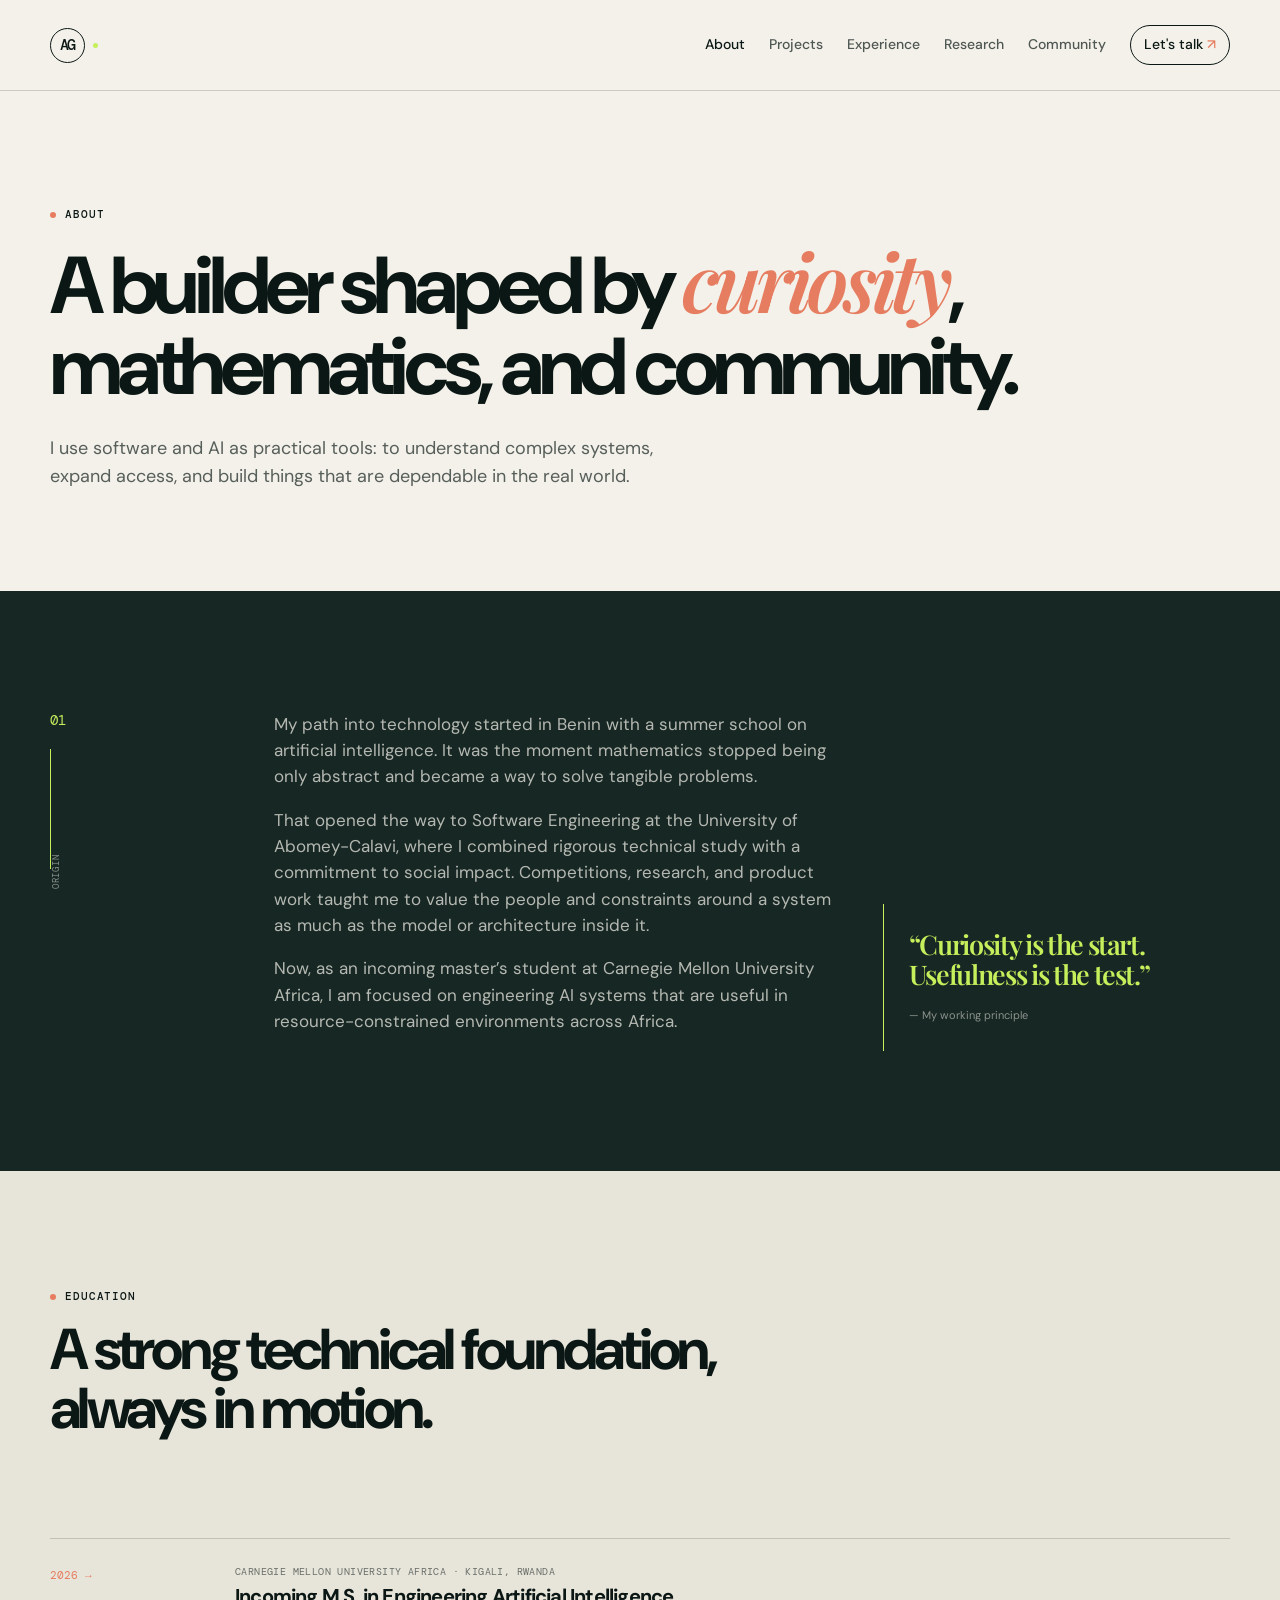
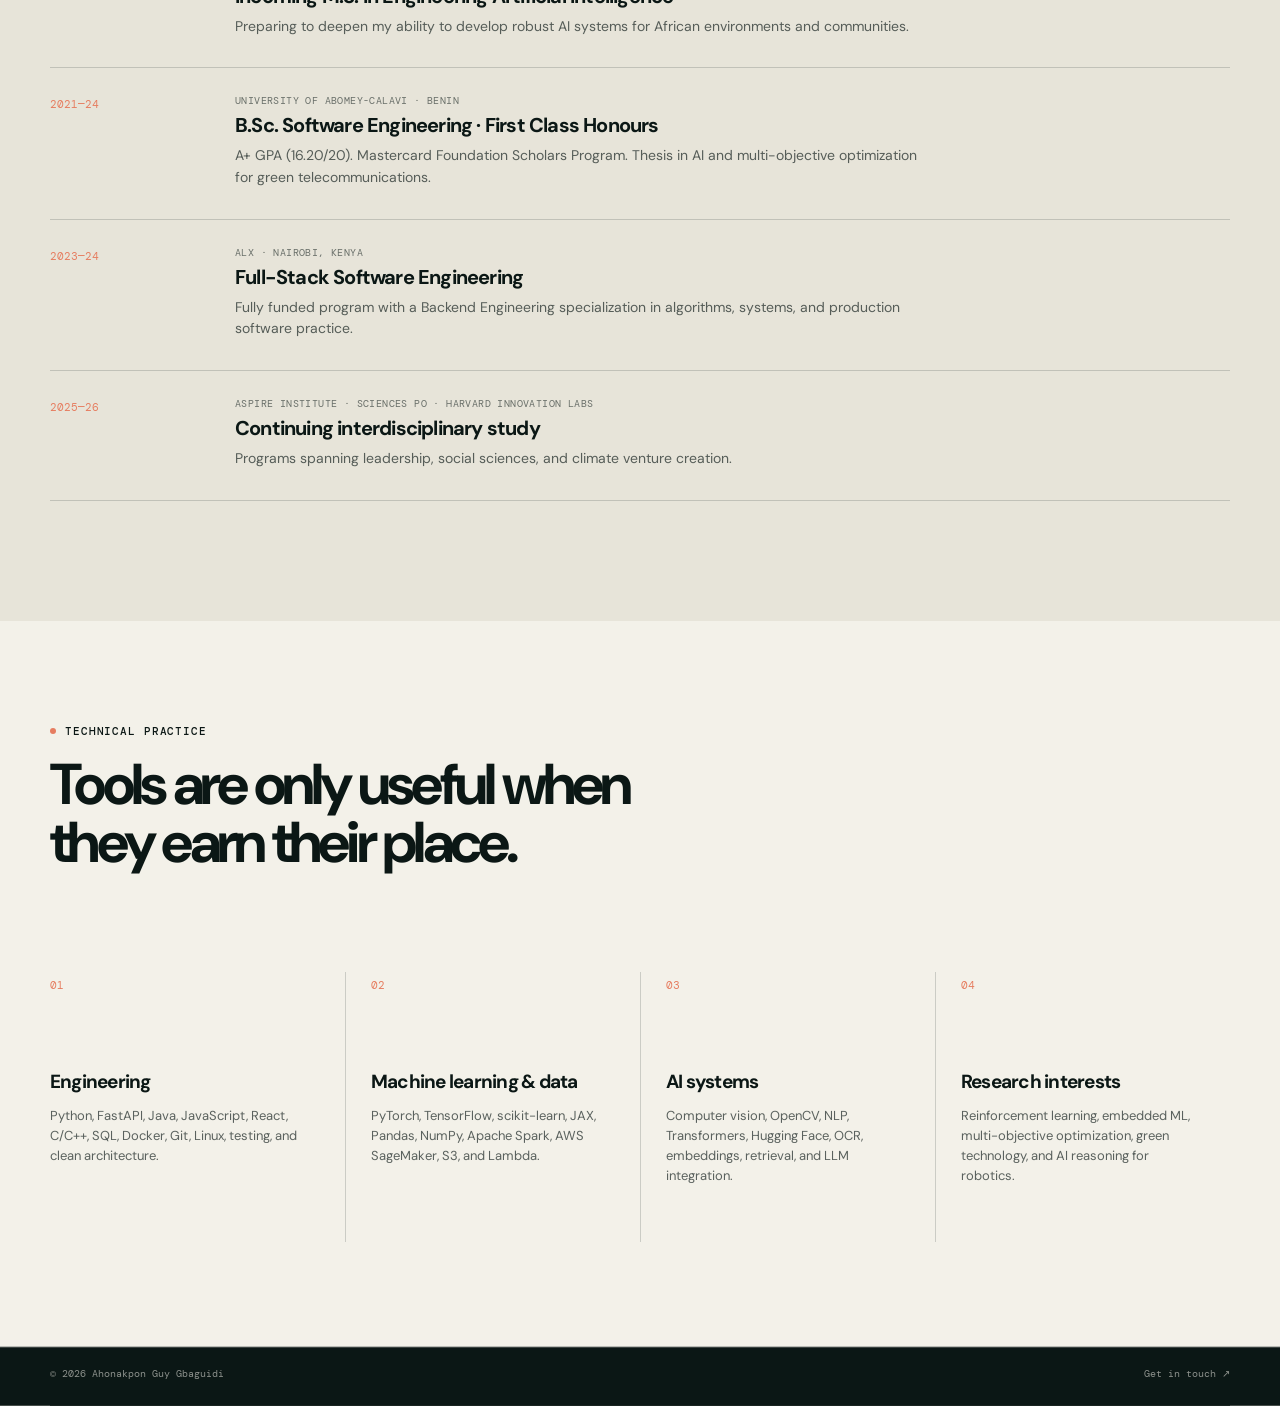
==== about.html @ 2f7ba95a "refactor: code structure for improved readability and maintainability" ====
<!doctype html>
<html lang="en"><head><meta charset="utf-8"><meta name="viewport" content="width=device-width, initial-scale=1"><meta name="description" content="About Ahonakpon Guy Gbaguidi: education, technical skills, and the path into applied AI."><meta name="theme-color" content="#0b1715"><title>About — Ahonakpon Guy Gbaguidi</title><link rel="preconnect" href="https://fonts.googleapis.com"><link rel="preconnect" href="https://fonts.gstatic.com" crossorigin><link href="https://fonts.googleapis.com/css2?family=DM+Mono:wght@400;500&family=DM+Sans:opsz,wght@9..40,400;9..40,500;9..40,600;9..40,700&family=Playfair+Display:ital,wght@0,600;0,700;1,600&display=swap" rel="stylesheet"><link rel="stylesheet" href="style.css"></head>
<body><a class="skip-link" href="#main">Skip to content</a><div class="page-progress" aria-hidden="true"><span></span></div><header class="site-header inner-header"><nav class="nav wrap" aria-label="Main navigation"><a class="wordmark" href="index.html" aria-label="Home"><span>AG</span><i></i></a><button class="menu-button" type="button" aria-label="Open navigation" aria-controls="nav-links" aria-expanded="false"><span></span><span></span></button><div class="nav-links" id="nav-links"><a aria-current="page" href="about.html">About</a><a href="projects.html">Projects</a><a href="experience.html">Experience</a><a href="research.html">Research</a><a href="organizations.html">Community</a><a class="nav-contact" href="contact.html">Let's talk <span>↗</span></a></div></nav></header>
<main id="main"><section class="page-hero wrap"><p class="eyebrow reveal"><span></span> About</p><h1 class="reveal">A builder shaped by <em>curiosity</em>, mathematics, and community.</h1><p class="page-lead reveal">I use software and AI as practical tools: to understand complex systems, expand access, and build things that are dependable in the real world.</p></section>
<section class="section about-story"><div class="wrap narrative-grid"><div class="chapter-mark reveal"><span>01</span><i></i><small>ORIGIN</small></div><div class="narrative reveal"><p>My path into technology started in Benin with a summer school on artificial intelligence. It was the moment mathematics stopped being only abstract and became a way to solve tangible problems.</p><p>That opened the way to Software Engineering at the University of Abomey-Calavi, where I combined rigorous technical study with a commitment to social impact. Competitions, research, and product work taught me to value the people and constraints around a system as much as the model or architecture inside it.</p><p>Now, as an incoming master’s student at Carnegie Mellon University Africa, I am focused on engineering AI systems that are useful in resource-constrained environments across Africa.</p></div><aside class="quote-block reveal"><p>“Curiosity is the start. Usefulness is the test.”</p><span>— My working principle</span></aside></div></section>
<section class="section education-section"><div class="wrap"><div class="section-heading reveal"><div><p class="eyebrow"><span></span> Education</p><h2>A strong technical foundation, always in motion.</h2></div></div><div class="education-list"><article class="education-item reveal"><p>2026 →</p><div><span>Carnegie Mellon University Africa · Kigali, Rwanda</span><h3>Incoming M.S. in Engineering Artificial Intelligence</h3><p>Preparing to deepen my ability to develop robust AI systems for African environments and communities.</p></div></article><article class="education-item reveal"><p>2021—24</p><div><span>University of Abomey-Calavi · Benin</span><h3>B.Sc. Software Engineering · First Class Honours</h3><p>A+ GPA (16.20/20). Mastercard Foundation Scholars Program. Thesis in AI and multi-objective optimization for green telecommunications.</p></div></article><article class="education-item reveal"><p>2023—24</p><div><span>ALX · Nairobi, Kenya</span><h3>Full-Stack Software Engineering</h3><p>Fully funded program with a Backend Engineering specialization in algorithms, systems, and production software practice.</p></div></article><article class="education-item reveal"><p>2025—26</p><div><span>Aspire Institute · Sciences Po · Harvard Innovation Labs</span><h3>Continuing interdisciplinary study</h3><p>Programs spanning leadership, social sciences, and climate venture creation.</p></div></article></div></div></section>
<section class="skills-section"><div class="wrap"><div class="section-heading reveal"><div><p class="eyebrow"><span></span> Technical practice</p><h2>Tools are only useful when they earn their place.</h2></div></div><div class="skills-grid"><article class="skill-group reveal"><span>01</span><h3>Engineering</h3><p>Python, FastAPI, Java, JavaScript, React, C/C++, SQL, Docker, Git, Linux, testing, and clean architecture.</p></article><article class="skill-group reveal"><span>02</span><h3>Machine learning &amp; data</h3><p>PyTorch, TensorFlow, scikit-learn, JAX, Pandas, NumPy, Apache Spark, AWS SageMaker, S3, and Lambda.</p></article><article class="skill-group reveal"><span>03</span><h3>AI systems</h3><p>Computer vision, OpenCV, NLP, Transformers, Hugging Face, OCR, embeddings, retrieval, and LLM integration.</p></article><article class="skill-group reveal"><span>04</span><h3>Research interests</h3><p>Reinforcement learning, embedded ML, multi-objective optimization, green technology, and AI reasoning for robotics.</p></article></div></div></section></main>
<footer class="footer wrap"><span>© <span data-year></span> Ahonakpon Guy Gbaguidi</span><span><a href="contact.html">Get in touch ↗</a></span></footer><script src="script.js"></script></body></html>
---- style.css ----
:root {
  --ink: #0b1715;
  --ink-soft: #172724;
  --paper: #f3f1e9;
  --paper-deep: #e7e4d9;
  --lime: #c6ef5c;
  --coral: #e67d60;
  --sage: #a5cbbd;
  --line: rgba(11, 23, 21, .17);
  --serif: "Playfair Display", Georgia, serif;
  --sans: "DM Sans", Arial, sans-serif;
  --mono: "DM Mono", monospace;
}

* { box-sizing: border-box; }
html { scroll-behavior: smooth; }
body { margin: 0; overflow-x: hidden; color: var(--ink); background: var(--paper); font: 16px/1.55 var(--sans); }
a { color: inherit; text-decoration: none; }
button, input, textarea { font: inherit; }
.wrap { width: min(1180px, calc(100% - 72px)); margin: 0 auto; }
.skip-link { position: fixed; z-index: 100; top: 12px; left: 12px; padding: 10px 14px; color: var(--ink); background: var(--lime); transform: translateY(-150%); transition: transform .2s; }
.skip-link:focus { transform: translateY(0); }
.page-progress { position: fixed; z-index: 30; inset: 0 0 auto; height: 3px; }
.page-progress span { display: block; width: 0; height: 100%; background: var(--lime); }

/* Shared navigation */
.site-header { position: absolute; z-index: 10; width: 100%; color: var(--paper); }
.inner-header { position: relative; color: var(--ink); border-bottom: 1px solid var(--line); }
.nav { display: flex; min-height: 90px; align-items: center; justify-content: space-between; }
.wordmark { display: flex; gap: 8px; align-items: center; font: 500 15px var(--mono); letter-spacing: -.08em; }
.wordmark span { display: grid; width: 35px; height: 35px; place-items: center; border: 1px solid currentColor; border-radius: 50%; }
.wordmark i { width: 5px; height: 5px; border-radius: 50%; background: var(--lime); }
.nav-links { display: flex; gap: 24px; align-items: center; font-size: 14px; font-weight: 500; }
.nav-links > a:not(.nav-contact) { opacity: .7; }
.nav-links > a:hover, .nav-links > a[aria-current="page"] { opacity: 1; }
.nav-contact { padding: 8px 13px; border: 1px solid currentColor; border-radius: 99px; }
.nav-contact span { color: var(--lime); }
.inner-header .nav-contact span { color: var(--coral); }
.menu-button { display: none; }

/* Type, buttons and home hero */
.eyebrow { display: flex; gap: 9px; align-items: center; margin: 0 0 19px; font: 500 11px/1 var(--mono); letter-spacing: .08em; text-transform: uppercase; }
.eyebrow span { width: 6px; height: 6px; border-radius: 50%; background: var(--coral); }
h1, h2, h3, p { margin-top: 0; }
h1, h2 { letter-spacing: -.065em; line-height: 1.01; }
h1 { font-size: clamp(3.35rem, 6.3vw, 6.25rem); }
h2 { font-size: clamp(2.5rem, 4.5vw, 4.55rem); }
h1 em, h2 em { color: var(--lime); font-family: var(--serif); font-weight: 600; }
.button { display: inline-flex; gap: 20px; align-items: center; justify-content: center; padding: 14px 17px; color: var(--ink); background: var(--lime); border: 0; font-size: 14px; font-weight: 700; cursor: pointer; transition: transform .2s, background .2s; }
.button:hover { background: #d3f779; transform: translateY(-2px); }
.text-link { display: inline-flex; gap: 8px; align-items: center; padding-bottom: 3px; border-bottom: 1px solid currentColor; font-size: 14px; font-weight: 600; }
.text-link:hover { color: var(--coral); }
.light-link { color: var(--paper); }
.home-hero { position: relative; min-height: 700px; padding: 185px 0 28px; color: var(--paper); background: var(--ink); overflow: hidden; }
.home-hero::before { position: absolute; right: -20%; bottom: -58%; width: 780px; height: 780px; border: 1px solid rgba(198,239,92,.15); border-radius: 50%; content: ""; }
.hero-noise { position: absolute; inset: 0; opacity: .12; background-image: url("data:image/svg+xml,%3Csvg viewBox='0 0 180 180' xmlns='http://www.w3.org/2000/svg'%3E%3Cfilter id='n'%3E%3CfeTurbulence type='fractalNoise' baseFrequency='.85' numOctaves='3' stitchTiles='stitch'/%3E%3C/filter%3E%3Crect width='100%25' height='100%25' filter='url(%23n)' opacity='.3'/%3E%3C/svg%3E"); }
.hero-grid { position: relative; display: grid; grid-template-columns: 1.06fr .94fr; align-items: center; gap: 24px; }
.hero-copy { max-width: 690px; padding-bottom: 35px; }
.hero-copy h1 { margin-bottom: 24px; }
.hero-intro { max-width: 520px; margin-bottom: 32px; color: rgba(243,241,233,.72); font-size: 18px; }
.hero-actions { display: flex; gap: 25px; align-items: center; }
.hero-art { position: relative; width: min(100%, 475px); aspect-ratio: 1; margin-left: auto; }
.orbit { position: absolute; border: 1px solid rgba(243,241,233,.2); border-radius: 50%; transform: rotate(-29deg); }
.orbit-one { inset: 8% 5%; }.orbit-two { inset: 21% 0 12%; }.orbit-three { inset: 7% 26% 15%; border-color: rgba(198,239,92,.4); transform: rotate(61deg); }
.axis { position: absolute; background: rgba(243,241,233,.17); }.axis-x { top: 52%; left: -1%; width: 101%; height: 1px; }.axis-y { top: 4%; left: 48%; width: 1px; height: 88%; }
.node { position: absolute; border-radius: 50%; }.node-main { z-index: 1; top: 39%; left: 38%; display: grid; width: 24%; aspect-ratio: 1; place-items: center; color: var(--ink); background: var(--lime); font: 500 clamp(1.3rem, 2vw, 1.8rem)/1 var(--mono); box-shadow: 0 0 0 12px rgba(198,239,92,.08); }.node-one { top: 5%; left: 52%; width: 12px; height: 12px; background: var(--coral); }.node-two { right: 1%; bottom: 30%; width: 8px; height: 8px; background: var(--lime); }.node-three { bottom: 9%; left: 16%; width: 10px; height: 10px; background: #b8c8bd; }
.art-label { position: absolute; color: rgba(243,241,233,.55); font: 11px/1.3 var(--mono); }.label-one { top: 11%; left: 2%; }.label-two { right: 1%; bottom: 14%; }.art-stamp { position: absolute; right: 2%; bottom: 2%; display: flex; gap: 12px; color: var(--lime); font: 10px/1.25 var(--mono); letter-spacing: .07em; }.art-stamp span:first-child { font-size: 16px; }
.signal-bar { position: relative; display: flex; gap: 25px; justify-content: space-between; padding-top: 22px; border-top: 1px solid rgba(243,241,233,.18); color: rgba(243,241,233,.73); font-size: 12px; }.signal-bar p { margin: 0; }.signal-bar div { display: flex; gap: 23px; font: 10px var(--mono); letter-spacing: .04em; text-transform: uppercase; }.signal-dot { display: inline-block; width: 7px; height: 7px; margin-right: 7px; border-radius: 50%; background: var(--lime); }
.proof { display: grid; grid-template-columns: repeat(4, 1fr); padding: 35px 0; }.proof-item { display: flex; gap: 13px; align-items: center; min-height: 57px; padding: 0 22px; border-left: 1px solid var(--line); }.proof-item:first-child { padding-left: 0; border: 0; }.proof-item strong { font: 600 clamp(1.7rem,2.5vw,2.35rem)/1 var(--serif); letter-spacing: -.08em; }.proof-item sup { font-family: var(--sans); font-size: .4em; }.proof-item span { color: rgba(11,23,21,.67); font-size: 12px; line-height: 1.35; }

/* Home sections */
.section { padding: 120px 0; }.home-work { background: var(--paper-deep); }.section-heading { display: grid; grid-template-columns: 1.25fr .75fr; gap: 80px; align-items: end; margin-bottom: 52px; }.section-heading > p { max-width: 360px; margin: 0 0 4px; color: rgba(11,23,21,.65); }.home-projects { display: grid; grid-template-columns: 1fr 1fr; gap: 16px; }.home-project { display: block; overflow: hidden; background: var(--paper); transition: transform .25s; }.home-project:hover { transform: translateY(-5px); }.home-project > div:last-child { padding: 27px 30px 31px; }.project-art { position: relative; min-height: 310px; overflow: hidden; }.card-meta { margin-bottom: 15px; color: rgba(11,23,21,.57); font: 10px var(--mono); letter-spacing: .04em; text-transform: uppercase; }.home-project h3 { margin-bottom: 11px; font-size: 29px; letter-spacing: -.055em; line-height: 1.08; }.home-project p:not(.card-meta) { max-width: 450px; margin-bottom: 19px; color: rgba(11,23,21,.68); font-size: 14px; }.card-link { border-bottom: 1px solid currentColor; font-size: 12px; font-weight: 700; }.section-footer { display: flex; justify-content: space-between; gap: 20px; margin-top: 26px; font-size: 11px; }.section-footer > span { color: rgba(11,23,21,.6); font-family: var(--mono); }
.energy-art { background: var(--sage); }.energy-art::after { position: absolute; bottom: -37%; left: -18%; width: 135%; height: 65%; border-radius: 50% 50% 0 0; background: #6f9e90; content: ""; transform: rotate(-8deg); }.energy-sun { position: absolute; top: 16%; right: 18%; width: 67px; aspect-ratio: 1; border-radius: 50%; background: var(--coral); }.energy-line { position: absolute; z-index: 2; top: 72%; left: 13%; width: 79%; height: 1px; background: rgba(11,23,21,.55); transform: rotate(-19deg); }.energy-grid { position: absolute; z-index: 2; bottom: 23%; left: 29%; width: 45%; height: 17%; border: 2px solid var(--ink); transform: skew(-20deg) rotate(-10deg); }.energy-art p, .phyto-art p { position: absolute; z-index: 3; top: 26px; left: 30px; color: var(--ink); font: 500 13px/1 var(--mono); letter-spacing: -.07em; }.energy-art em, .phyto-art em { color: var(--paper); font-family: var(--serif); font-size: 1.35em; }
.phyto-art { background: #f2bc80; }.phyto-art::before { position: absolute; top: -15%; left: 50%; width: 1px; height: 140%; background: rgba(11,23,21,.25); content: ""; transform: rotate(36deg); }.leaf { position: absolute; width: 160px; height: 71px; border: 1px solid rgba(11,23,21,.5); border-radius: 100% 0 100% 0; background: #799c70; transform: rotate(35deg); }.leaf-a { bottom: 17%; left: 10%; }.leaf-b { bottom: 27%; left: 31%; background: #527b69; transform: rotate(69deg) scale(.8); }.paper-sheet { position: absolute; z-index: 2; top: 31%; right: 20%; display: grid; width: 97px; height: 123px; place-items: end; padding: 13px; color: #527b69; background: var(--paper); box-shadow: 7px 8px 0 rgba(11,23,21,.15); font: 20px var(--mono); transform: rotate(7deg); }
.news-section { background: var(--paper); }.split-layout { display: grid; grid-template-columns: .85fr 1.15fr; gap: 100px; }.sticky-title h2 { margin-bottom: 30px; }.news-list { border-top: 1px solid var(--line); }.news-item { display: grid; grid-template-columns: 75px 1fr; gap: 18px; padding: 19px 0; border-bottom: 1px solid var(--line); }.news-item time { padding-top: 4px; color: var(--coral); font: 10px var(--mono); }.news-item p { margin: 0; font-size: 16px; line-height: 1.45; }.home-cta, .research-cta { color: var(--paper); background: var(--ink); padding: 110px 0; }.home-cta h2, .research-cta h2 { margin-bottom: 33px; }.contact-email { display: inline-flex; gap: 16px; align-items: center; padding-bottom: 7px; border-bottom: 1px solid rgba(198,239,92,.65); color: var(--lime); font: clamp(1.1rem, 2.25vw, 1.85rem) var(--mono); letter-spacing: -.07em; }.contact-email:hover { color: var(--coral); }

/* Interior pages */
.page-hero { padding: 118px 0 100px; }.page-hero h1 { max-width: 980px; margin-bottom: 27px; }.page-hero h1 em { color: var(--coral); }.page-lead { max-width: 630px; margin-bottom: 0; color: rgba(11,23,21,.67); font-size: 18px; }.about-story { color: var(--paper); background: var(--ink-soft); }.narrative-grid { display: grid; grid-template-columns: .45fr 1.45fr .9fr; gap: 50px; }.chapter-mark { display: flex; flex-direction: column; gap: 20px; color: var(--lime); font: 14px var(--mono); }.chapter-mark i { width: 1px; height: 120px; background: var(--lime); }.chapter-mark small { color: rgba(243,241,233,.5); font-size: 9px; letter-spacing: .08em; transform: rotate(-90deg); transform-origin: top left; }.narrative { max-width: 650px; }.narrative p { color: rgba(243,241,233,.72); font-size: 17px; }.quote-block { align-self: end; padding: 25px; border-left: 1px solid var(--lime); }.quote-block p { margin-bottom: 12px; color: var(--lime); font: 600 27px/1.12 var(--serif); letter-spacing: -.05em; }.quote-block span { color: rgba(243,241,233,.53); font-size: 11px; }
.education-section { background: var(--paper-deep); }.education-list, .timeline { border-top: 1px solid var(--line); }.education-item, .timeline-entry { display: grid; grid-template-columns: 160px 1fr; gap: 25px; padding: 26px 0 30px; border-bottom: 1px solid var(--line); }.education-item > p, .timeline-year { margin: 3px 0 0; color: var(--coral); font: 11px var(--mono); }.education-item span, .timeline-place { display: block; margin-bottom: 6px; color: rgba(11,23,21,.57); font: 10px var(--mono); letter-spacing: .04em; text-transform: uppercase; }.education-item h3, .timeline-entry h2 { margin-bottom: 8px; font-size: 20px; letter-spacing: -.04em; line-height: 1.2; }.education-item div > p, .timeline-entry div > p { max-width: 690px; margin: 0; color: rgba(11,23,21,.66); font-size: 14px; }.skills-section { padding: 105px 0; }.skills-grid { display: grid; grid-template-columns: repeat(4, 1fr); }.skill-group { min-height: 270px; padding: 0 25px; border-left: 1px solid var(--line); }.skill-group:first-child { padding-left: 0; border-left: 0; }.skill-group span { color: var(--coral); font: 11px var(--mono); }.skill-group h3 { margin: 70px 0 10px; font-size: 19px; letter-spacing: -.04em; }.skill-group p { margin: 0; color: rgba(11,23,21,.66); font-size: 13px; }

/* Projects */
.case-list { padding-bottom: 110px; }.case-study { display: grid; grid-template-columns: 105px .95fr 1.05fr; gap: 25px; padding: 60px 0; border-top: 1px solid var(--line); }.case-index { color: var(--coral); font: 13px/1.5 var(--mono); }.case-index span { color: rgba(11,23,21,.55); font-size: 10px; text-transform: uppercase; }.case-visual { min-height: 430px; }.case-copy { align-self: center; }.case-copy h2 { margin-bottom: 18px; font-size: clamp(2rem, 3.3vw, 3.4rem); }.case-copy > p:not(.card-meta) { max-width: 530px; color: rgba(11,23,21,.69); }.case-details { display: grid; grid-template-columns: 1fr 1fr; gap: 15px; margin: 25px 0 5px; }.case-details div { padding-top: 12px; border-top: 1px solid var(--line); }.case-details span { font: 10px var(--mono); text-transform: uppercase; }.case-details p { margin: 5px 0; font-size: 12px; }.compact-case { grid-template-columns: 105px 1fr; }.compact-case .case-copy { max-width: 720px; }.dark-case { color: var(--paper); background: var(--ink); }.dark-case .case-index, .dark-case .case-index span, .dark-case .case-copy > p:not(.card-meta) { color: rgba(243,241,233,.65); }.dark-case .case-copy { padding: 25px 0; }.tags { display: flex; flex-wrap: wrap; gap: 7px; margin-top: 21px; }.tags span { padding: 5px 8px; border: 1px solid currentColor; border-radius: 99px; font: 10px var(--mono); }.dark-case .text-link { margin-top: 20px; color: var(--lime); }.tech-strip { padding: 75px 0; background: #d7ded5; }.tech-list { display: flex; flex-wrap: wrap; gap: 9px; }.tech-list span { padding: 8px 11px; border: 1px solid var(--line); border-radius: 99px; font: 11px var(--mono); }

/* Experience, research, organizations */
.timeline-section { padding-top: 0; }.impact-section { padding: 105px 0; background: var(--paper-deep); }.impact-grid { display: grid; grid-template-columns: 1fr 1fr; border-top: 1px solid var(--line); }.impact-card { min-height: 235px; padding: 27px; border-right: 1px solid var(--line); border-bottom: 1px solid var(--line); }.impact-card:nth-child(even) { border-right: 0; }.impact-card span { color: var(--coral); font: 10px var(--mono); text-transform: uppercase; }.impact-card h3 { margin: 40px 0 10px; font-size: 19px; letter-spacing: -.04em; }.impact-card p { margin: 0; color: rgba(11,23,21,.65); font-size: 13px; }.research-focus { padding: 0 0 110px; }.focus-grid { display: grid; grid-template-columns: repeat(3,1fr); }.focus-item { min-height: 290px; padding: 30px; border: 1px solid var(--line); border-right: 0; }.focus-item:last-child { border-right: 1px solid var(--line); }.focus-item span { color: var(--coral); font: 11px var(--mono); }.focus-item h2 { margin: 67px 0 10px; font-size: 25px; }.focus-item p { margin: 0; color: rgba(11,23,21,.64); font-size: 13px; }.publication-section { background: var(--paper-deep); }.publication-card { display: grid; grid-template-columns: 160px 1fr; gap: 25px; padding: 35px 0; border-top: 1px solid var(--line); border-bottom: 1px solid var(--line); }.pub-year { color: var(--coral); font: 11px var(--mono); }.pub-type { color: rgba(11,23,21,.6); font: 10px var(--mono); text-transform: uppercase; }.publication-card h2 { max-width: 800px; margin-bottom: 13px; font-size: clamp(2rem,3.6vw,3.5rem); }.publication-card .authors { margin-bottom: 5px; font-weight: 700; }.publication-card div > p:not(.pub-type):not(.authors) { color: rgba(11,23,21,.65); font-size: 13px; }.publication-card .text-link { margin-top: 15px; }.research-cta h2 { max-width: 850px; }.organization-section { padding-top: 0; }.organization-grid { display: grid; grid-template-columns: 1fr 1fr; gap: 16px; }.organization-card { min-height: 255px; padding: 28px; background: var(--paper-deep); transition: transform .2s; }.organization-card:hover { transform: translateY(-4px); }.organization-card > p:first-child, .organization-card span { color: rgba(11,23,21,.55); font: 10px var(--mono); letter-spacing: .04em; text-transform: uppercase; }.organization-card h2 { margin: 42px 0 8px; font-size: 26px; }.organization-card > p:last-child { margin: 21px 0 0; color: rgba(11,23,21,.65); font-size: 13px; }.community-note { padding: 105px 0; color: var(--paper); background: var(--ink-soft); }.community-note h2 { max-width: 800px; margin-bottom: 22px; }.community-note > div > p:last-child { max-width: 580px; margin: 0; color: rgba(243,241,233,.68); }

/* Contact and footer */
.contact-hero { padding-bottom: 65px; }.contact-page-section { padding: 0 0 120px; }.contact-grid { display: grid; grid-template-columns: .8fr 1.2fr; gap: 100px; }.direct-contact { padding-top: 21px; }.direct-contact > a:first-of-type { display: inline-flex; gap: 8px; margin-bottom: 25px; color: var(--coral); border-bottom: 1px solid currentColor; font: clamp(1.1rem, 1.8vw, 1.5rem) var(--mono); letter-spacing: -.07em; }.direct-contact > p { color: rgba(11,23,21,.63); font-size: 14px; }.social-links { display: flex; gap: 15px; margin: 20px 0 42px; }.social-links a { font-size: 13px; font-weight: 700; }.cv-link { display: inline-flex; gap: 14px; padding: 12px 14px; border: 1px solid var(--ink); font-size: 13px; font-weight: 700; }.contact-form { padding: 28px; background: var(--paper-deep); }.form-row { display: grid; gap: 7px; margin-bottom: 19px; }.form-row label { font: 10px var(--mono); letter-spacing: .05em; text-transform: uppercase; }.form-row input, .form-row textarea { width: 100%; padding: 10px 0; border: 0; border-bottom: 1px solid var(--line); border-radius: 0; outline: none; background: transparent; color: var(--ink); }.form-row input:focus, .form-row textarea:focus { border-color: var(--coral); }.form-note { margin: 25px 0 17px; color: rgba(11,23,21,.55); font-size: 11px; }.footer { display: flex; justify-content: space-between; gap: 18px; padding: 20px 0 26px; color: rgba(243,241,233,.56); background: var(--ink); box-shadow: 0 0 0 100vmax var(--ink); clip-path: inset(0 -100vmax); font: 10px var(--mono); }.footer::before { position: absolute; right: 0; left: 0; height: 1px; background: rgba(243,241,233,.2); content: ""; transform: translateY(-20px); } body:not(.home-page) .footer { margin-top: 0; }

/* Case-study art needs its own clipping context. */
.case-visual { position: relative; overflow: hidden; }

/* Motion and responsive layout */
.reveal { opacity: 0; transform: translateY(22px); transition: opacity .65s cubic-bezier(.2,.7,.2,1), transform .65s cubic-bezier(.2,.7,.2,1); }.reveal.visible { opacity: 1; transform: none; }
@media (max-width: 850px) { .wrap { width: min(100% - 40px, 670px); }.nav { min-height: 78px; }.menu-button { display: grid; width: 39px; height: 39px; place-content: center; gap: 6px; border: 1px solid currentColor; border-radius: 50%; color: inherit; background: transparent; cursor: pointer; }.menu-button span { display: block; width: 14px; height: 1px; background: currentColor; transition: transform .25s; }.menu-button[aria-expanded="true"] span:first-child { transform: translateY(3.5px) rotate(45deg); }.menu-button[aria-expanded="true"] span:last-child { transform: translateY(-3.5px) rotate(-45deg); }.nav-links { position: absolute; top: 68px; right: 20px; display: grid; min-width: 205px; padding: 12px; color: var(--ink); background: var(--paper); box-shadow: 0 16px 30px rgba(0,0,0,.18); transform: translateY(-10px); visibility: hidden; opacity: 0; transition: .2s; }.nav-links.open { transform: none; visibility: visible; opacity: 1; }.nav-links > a { padding: 9px; opacity: 1 !important; }.nav-contact { margin-top: 3px; border-color: var(--line); }.home-hero { min-height: 0; padding-top: 143px; }.hero-grid, .section-heading, .split-layout, .contact-grid { grid-template-columns: 1fr; gap: 25px; }.hero-copy { padding-bottom: 9px; }.hero-art { width: min(100%,390px); margin: 20px auto 2px; }.signal-bar div { display: none; }.proof { grid-template-columns: 1fr 1fr; row-gap: 25px; }.proof-item:nth-child(3) { padding-left: 0; border-left: 0; }.section { padding: 85px 0; }.home-projects, .impact-grid, .organization-grid { grid-template-columns: 1fr; }.home-projects { gap: 16px; }.home-project h3 { font-size: 26px; }.section-footer { margin-top: 20px; }.sticky-title { margin-bottom: 15px; }.narrative-grid { grid-template-columns: 1fr; gap: 35px; }.chapter-mark { display: none; }.quote-block { max-width: 430px; }.skills-grid { grid-template-columns: 1fr 1fr; }.skill-group { min-height: 240px; padding: 28px 20px; border: 1px solid var(--line); border-right: 0; }.skill-group:nth-child(even) { border-right: 1px solid var(--line); }.skill-group:nth-child(n+3) { border-top: 0; }.skill-group:first-child { padding-left: 20px; border-left: 1px solid var(--line); }.skill-group h3 { margin-top: 45px; }.case-study { grid-template-columns: 75px 1fr; }.case-visual { grid-column: 2; min-height: 310px; }.case-copy { grid-column: 2; }.case-details { grid-template-columns: 1fr; }.compact-case .case-copy { grid-column: 2; }.impact-card { border-right: 0 !important; }.focus-grid { grid-template-columns: 1fr; }.focus-item, .focus-item:last-child { min-height: 0; border-right: 1px solid var(--line); border-bottom: 0; }.focus-item h2 { margin-top: 35px; }.publication-card { grid-template-columns: 1fr; gap: 8px; }.publication-card .pub-year { margin-bottom: 0; }.organization-card { min-height: 220px; }.contact-grid { gap: 40px; }.direct-contact { padding-top: 0; } }
@media (max-width: 500px) { .wrap { width: min(100% - 32px, 670px); }.home-hero { padding-top: 123px; }.hero-copy h1, .page-hero h1 { font-size: clamp(3rem, 15vw, 4.55rem); }.hero-intro, .page-lead { font-size: 16px; }.hero-actions { flex-direction: column; align-items: flex-start; gap: 19px; }.hero-art { width: 100%; }.signal-bar { padding-top: 18px; }.signal-bar p { font-size: 11px; }.proof { padding: 28px 0; }.proof-item { gap: 9px; padding: 0 11px; }.proof-item strong { font-size: 1.65rem; }.proof-item span { font-size: 10px; }.section-heading h2, .community-note h2 { font-size: 2.65rem; }.project-art { min-height: 230px; }.home-project > div:last-child { padding: 23px 21px 25px; }.energy-art p, .phyto-art p { left: 20px; }.section-footer { align-items: flex-start; flex-direction: column; }.page-hero { padding: 83px 0 68px; }.narrative p { font-size: 16px; }.education-item, .timeline-entry { grid-template-columns: 1fr; gap: 10px; }.skills-grid { grid-template-columns: 1fr; }.skill-group, .skill-group:nth-child(even) { min-height: 0; border-right: 1px solid var(--line); border-top: 0; }.skill-group:first-child { border-top: 1px solid var(--line); }.case-list { padding-bottom: 70px; }.case-study { grid-template-columns: 1fr; gap: 18px; padding: 38px 0; }.case-visual, .case-copy, .compact-case .case-copy { grid-column: auto; }.case-visual { min-height: 255px; }.case-index { display: flex; gap: 9px; }.case-index br { display: none; }.case-copy h2 { font-size: 2.3rem; }.impact-section, .community-note { padding: 80px 0; }.publication-card h2 { font-size: 2.35rem; }.contact-page-section { padding-bottom: 80px; }.contact-form { padding: 21px; }.direct-contact > a:first-of-type { font-size: .95rem; }.footer { align-items: flex-start; flex-direction: column; }.footer::before { display: none; } }
@media (prefers-reduced-motion: reduce) { html { scroll-behavior: auto; }.reveal { opacity: 1; transform: none; transition: none; } }
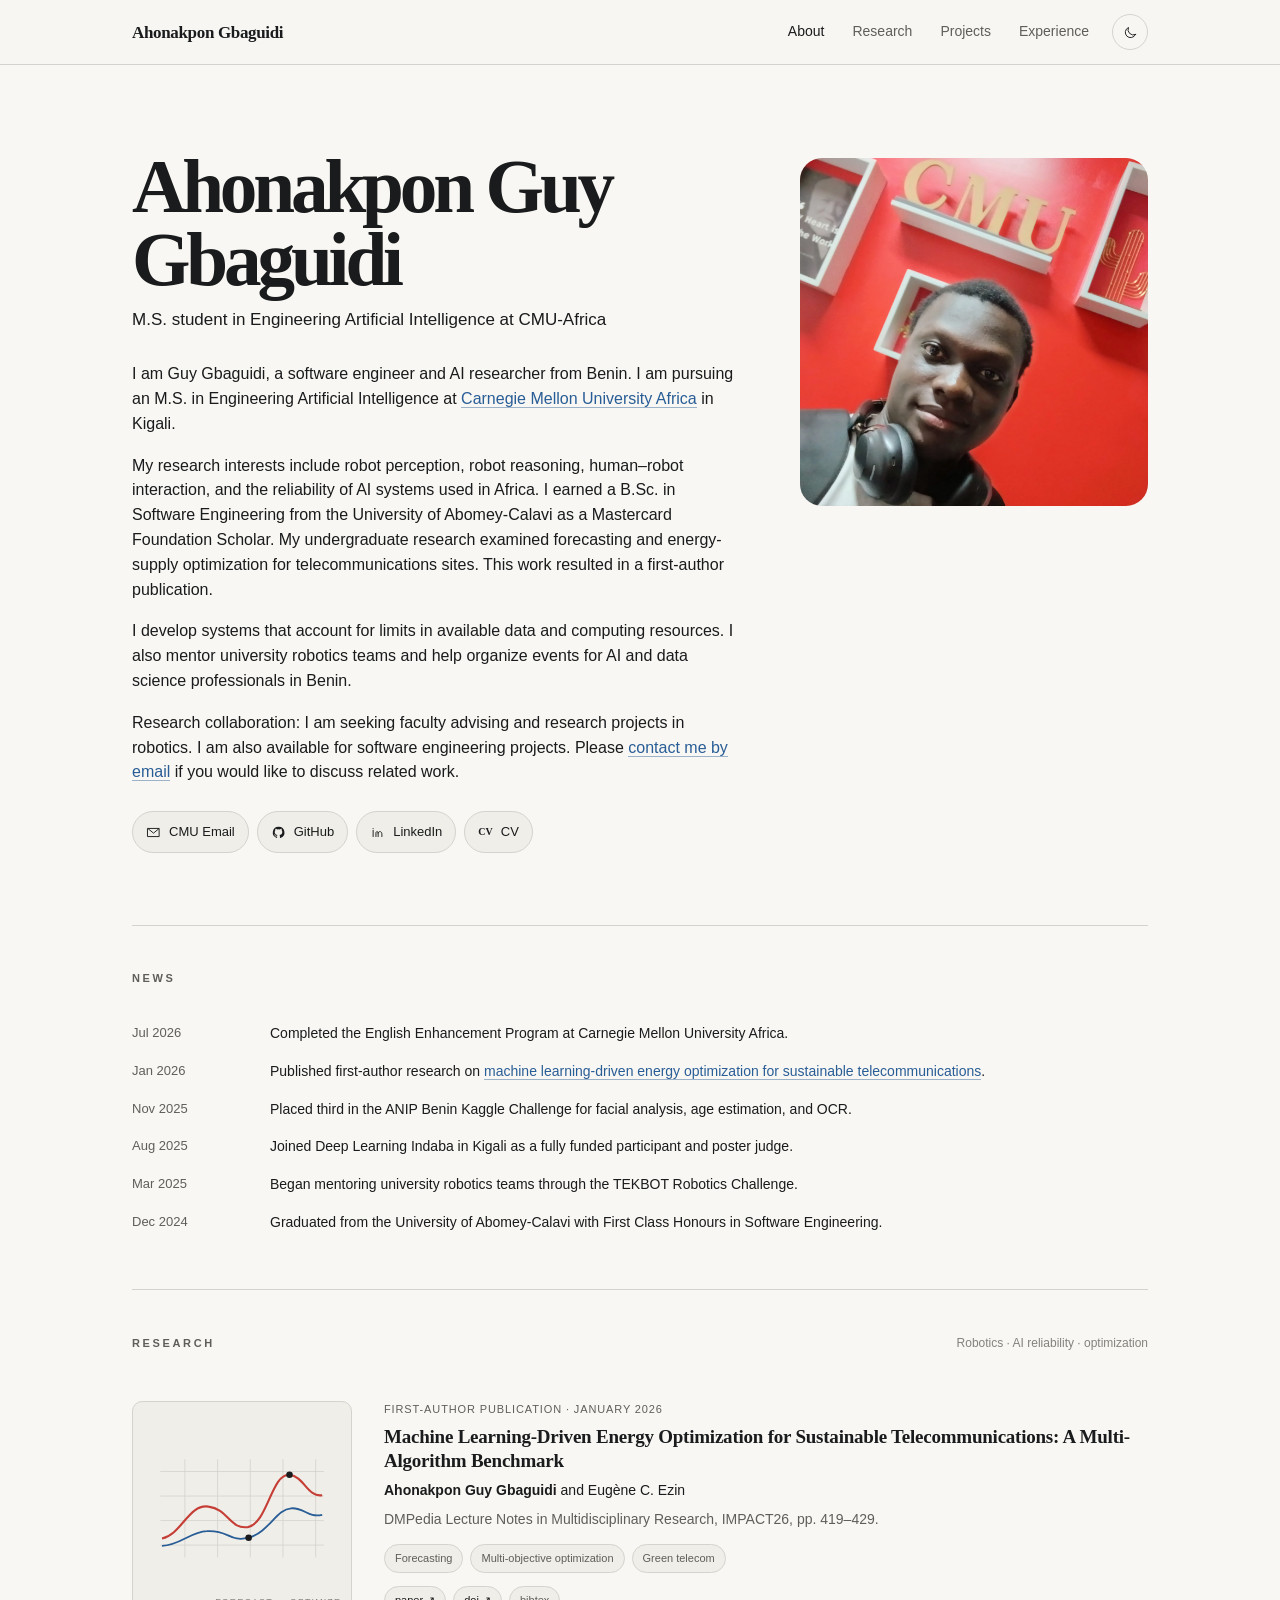
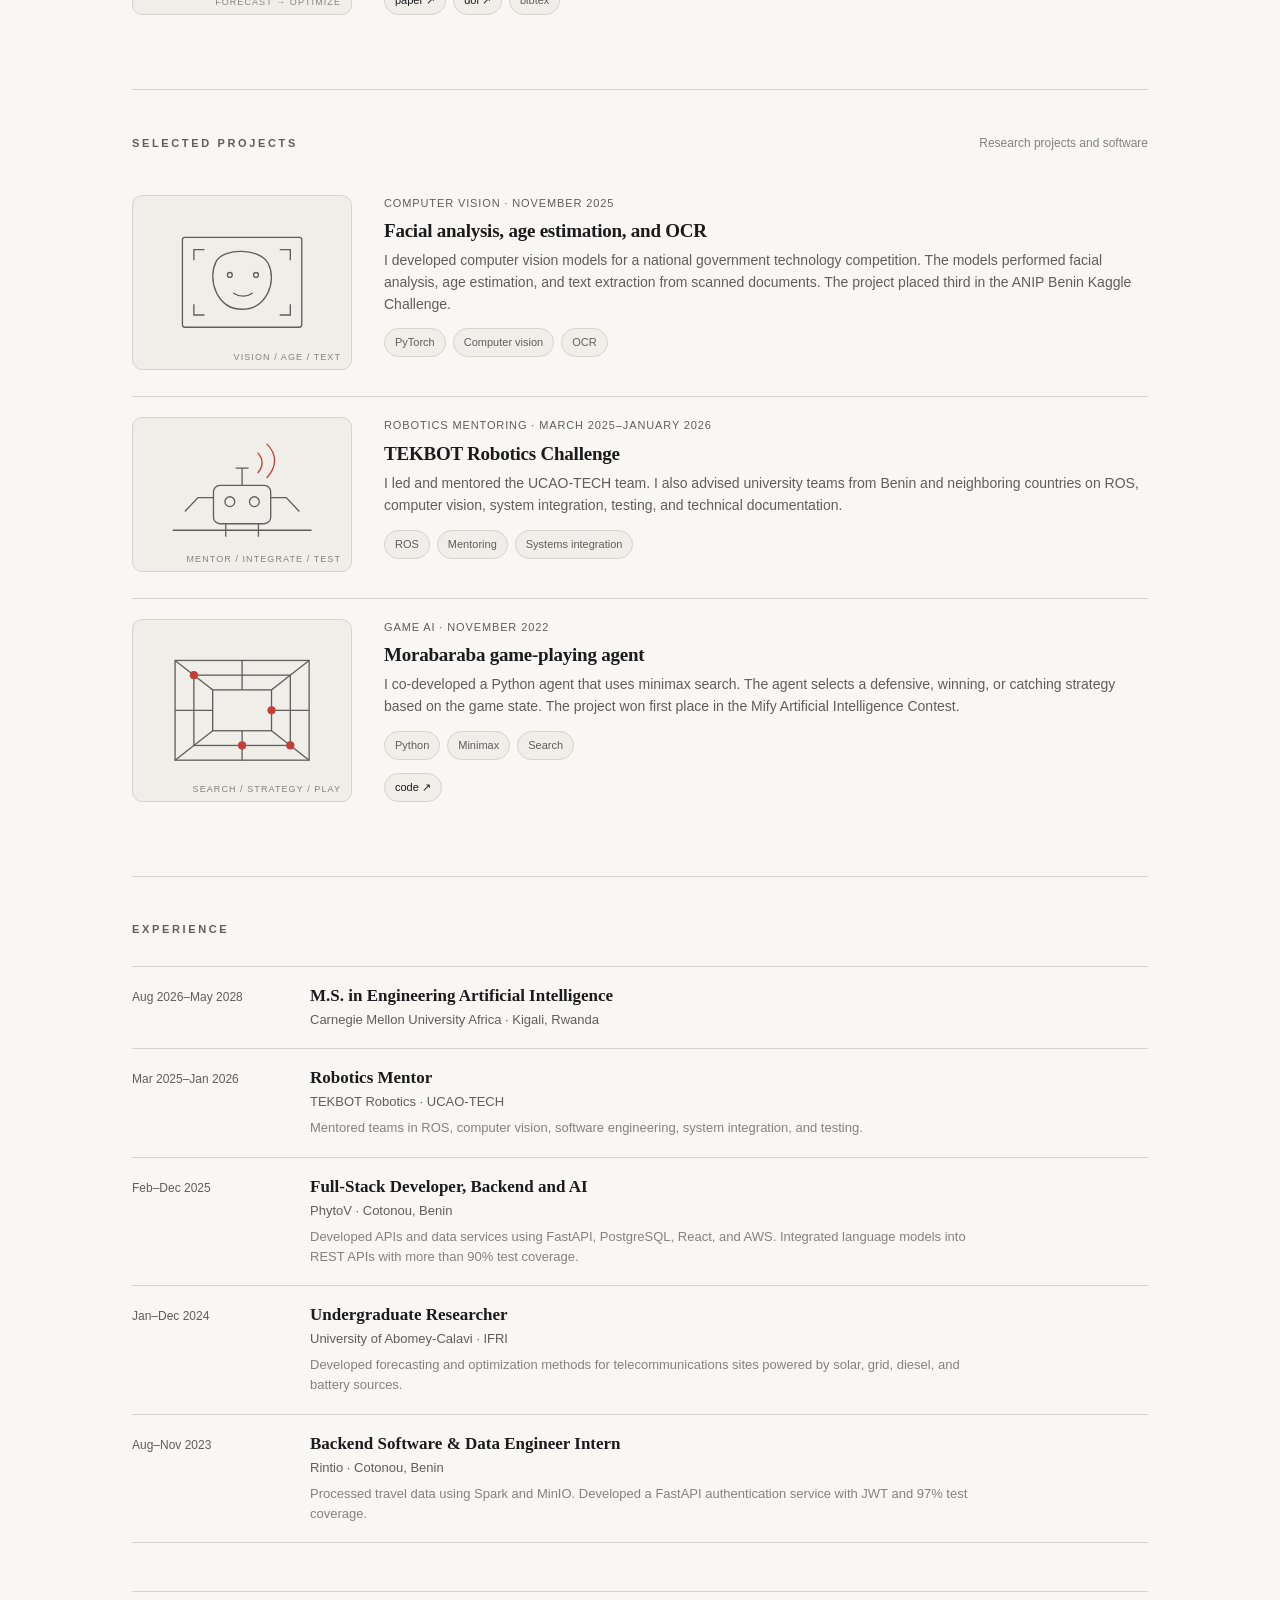
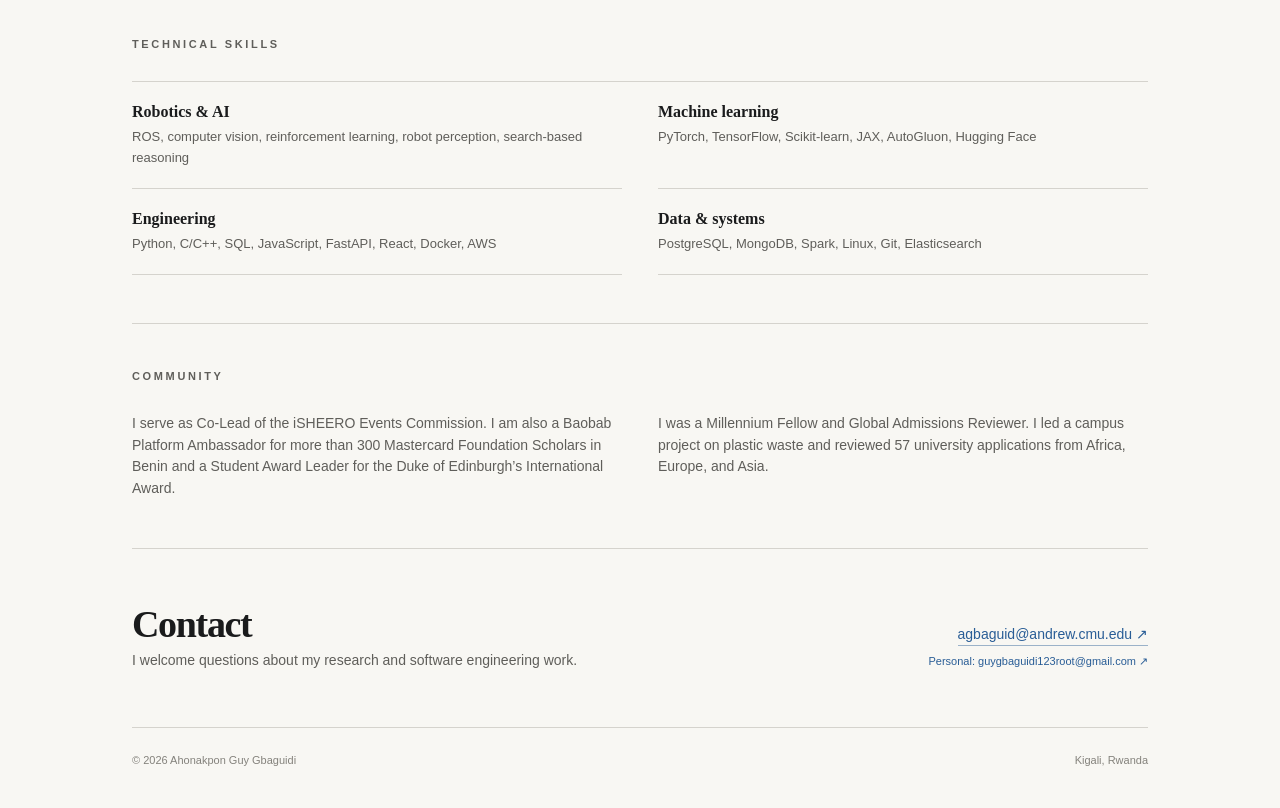
==== commit 5c05b153: "Refactor code structure for improved readability and maintainability" ====
--- a/about.html
+++ b/about.html
@@ -1,8 +1 @@
-<!doctype html>
-<html lang="en"><head><meta charset="utf-8"><meta name="viewport" content="width=device-width, initial-scale=1"><meta name="description" content="About Ahonakpon Guy Gbaguidi: education, technical skills, and the path into applied AI."><meta name="theme-color" content="#0b1715"><title>About — Ahonakpon Guy Gbaguidi</title><link rel="preconnect" href="https://fonts.googleapis.com"><link rel="preconnect" href="https://fonts.gstatic.com" crossorigin><link href="https://fonts.googleapis.com/css2?family=DM+Mono:wght@400;500&family=DM+Sans:opsz,wght@9..40,400;9..40,500;9..40,600;9..40,700&family=Playfair+Display:ital,wght@0,600;0,700;1,600&display=swap" rel="stylesheet"><link rel="stylesheet" href="style.css"></head>
-<body><a class="skip-link" href="#main">Skip to content</a><div class="page-progress" aria-hidden="true"><span></span></div><header class="site-header inner-header"><nav class="nav wrap" aria-label="Main navigation"><a class="wordmark" href="index.html" aria-label="Home"><span>AG</span><i></i></a><button class="menu-button" type="button" aria-label="Open navigation" aria-controls="nav-links" aria-expanded="false"><span></span><span></span></button><div class="nav-links" id="nav-links"><a aria-current="page" href="about.html">About</a><a href="projects.html">Projects</a><a href="experience.html">Experience</a><a href="research.html">Research</a><a href="organizations.html">Community</a><a class="nav-contact" href="contact.html">Let's talk <span>↗</span></a></div></nav></header>
-<main id="main"><section class="page-hero wrap"><p class="eyebrow reveal"><span></span> About</p><h1 class="reveal">A builder shaped by <em>curiosity</em>, mathematics, and community.</h1><p class="page-lead reveal">I use software and AI as practical tools: to understand complex systems, expand access, and build things that are dependable in the real world.</p></section>
-<section class="section about-story"><div class="wrap narrative-grid"><div class="chapter-mark reveal"><span>01</span><i></i><small>ORIGIN</small></div><div class="narrative reveal"><p>My path into technology started in Benin with a summer school on artificial intelligence. It was the moment mathematics stopped being only abstract and became a way to solve tangible problems.</p><p>That opened the way to Software Engineering at the University of Abomey-Calavi, where I combined rigorous technical study with a commitment to social impact. Competitions, research, and product work taught me to value the people and constraints around a system as much as the model or architecture inside it.</p><p>Now, as an incoming master’s student at Carnegie Mellon University Africa, I am focused on engineering AI systems that are useful in resource-constrained environments across Africa.</p></div><aside class="quote-block reveal"><p>“Curiosity is the start. Usefulness is the test.”</p><span>— My working principle</span></aside></div></section>
-<section class="section education-section"><div class="wrap"><div class="section-heading reveal"><div><p class="eyebrow"><span></span> Education</p><h2>A strong technical foundation, always in motion.</h2></div></div><div class="education-list"><article class="education-item reveal"><p>2026 →</p><div><span>Carnegie Mellon University Africa · Kigali, Rwanda</span><h3>Incoming M.S. in Engineering Artificial Intelligence</h3><p>Preparing to deepen my ability to develop robust AI systems for African environments and communities.</p></div></article><article class="education-item reveal"><p>2021—24</p><div><span>University of Abomey-Calavi · Benin</span><h3>B.Sc. Software Engineering · First Class Honours</h3><p>A+ GPA (16.20/20). Mastercard Foundation Scholars Program. Thesis in AI and multi-objective optimization for green telecommunications.</p></div></article><article class="education-item reveal"><p>2023—24</p><div><span>ALX · Nairobi, Kenya</span><h3>Full-Stack Software Engineering</h3><p>Fully funded program with a Backend Engineering specialization in algorithms, systems, and production software practice.</p></div></article><article class="education-item reveal"><p>2025—26</p><div><span>Aspire Institute · Sciences Po · Harvard Innovation Labs</span><h3>Continuing interdisciplinary study</h3><p>Programs spanning leadership, social sciences, and climate venture creation.</p></div></article></div></div></section>
-<section class="skills-section"><div class="wrap"><div class="section-heading reveal"><div><p class="eyebrow"><span></span> Technical practice</p><h2>Tools are only useful when they earn their place.</h2></div></div><div class="skills-grid"><article class="skill-group reveal"><span>01</span><h3>Engineering</h3><p>Python, FastAPI, Java, JavaScript, React, C/C++, SQL, Docker, Git, Linux, testing, and clean architecture.</p></article><article class="skill-group reveal"><span>02</span><h3>Machine learning &amp; data</h3><p>PyTorch, TensorFlow, scikit-learn, JAX, Pandas, NumPy, Apache Spark, AWS SageMaker, S3, and Lambda.</p></article><article class="skill-group reveal"><span>03</span><h3>AI systems</h3><p>Computer vision, OpenCV, NLP, Transformers, Hugging Face, OCR, embeddings, retrieval, and LLM integration.</p></article><article class="skill-group reveal"><span>04</span><h3>Research interests</h3><p>Reinforcement learning, embedded ML, multi-objective optimization, green technology, and AI reasoning for robotics.</p></article></div></div></section></main>
-<footer class="footer wrap"><span>© <span data-year></span> Ahonakpon Guy Gbaguidi</span><span><a href="contact.html">Get in touch ↗</a></span></footer><script src="script.js"></script></body></html>
+<!doctype html><html lang="en"><head><meta charset="utf-8"><meta name="viewport" content="width=device-width,initial-scale=1"><meta http-equiv="refresh" content="0;url=index.html#about"><link rel="canonical" href="index.html#about"><title>About · Ahonakpon Guy Gbaguidi</title></head><body><p><a href="index.html#about">Continue to About</a></p></body></html>
